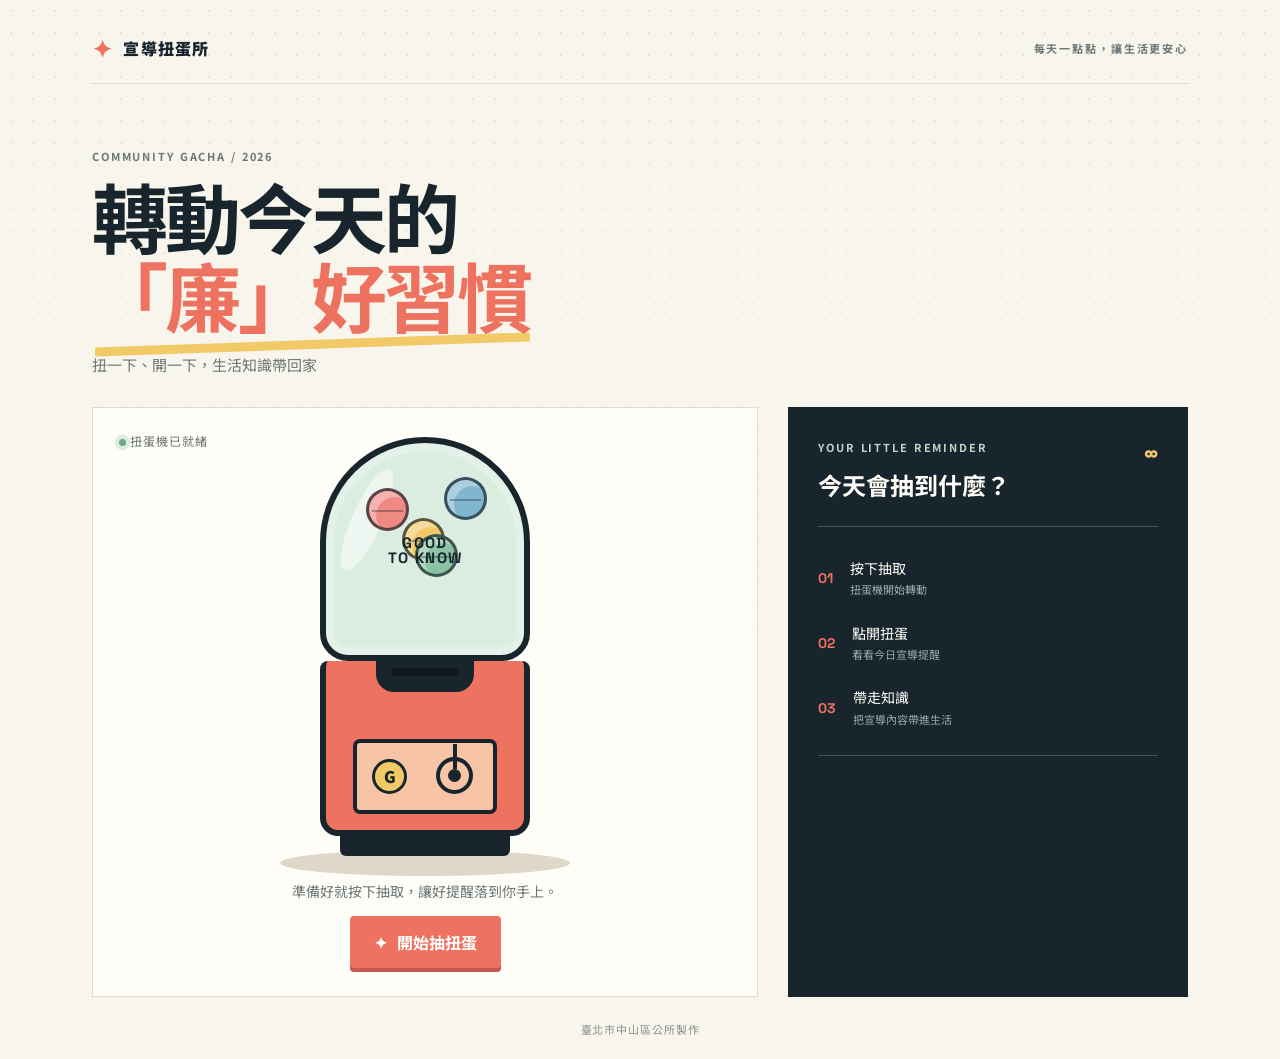
==== 扭蛋式宣導互動系統/index.html @ 2045c8bb "Add files via upload" ====
<!doctype html>
<html lang="zh-Hant">
<head>
  <meta charset="UTF-8">
  <meta name="viewport" content="width=device-width, initial-scale=1.0">
  <meta name="theme-color" content="#18252d">
  <title>扭蛋式宣導互動系統</title>
  <link rel="preconnect" href="https://fonts.googleapis.com">
  <link rel="preconnect" href="https://fonts.gstatic.com" crossorigin>
  <link href="https://fonts.googleapis.com/css2?family=Noto+Sans+TC:wght@400;500;700;900&family=Space+Grotesk:wght@600;700&display=swap" rel="stylesheet">
  <link rel="stylesheet" href="style.css">
</head>
<body>
  <main class="app-shell">
    <header class="topbar">
      <a class="brand" href="." aria-label="回到扭蛋首頁">
        <span class="brand-mark">✦</span>
        <span>宣導扭蛋所</span>
      </a>
      <div class="topbar-note">每天一點點，讓生活更安心</div>
    </header>

    <section class="intro">
      <div>
        <p class="eyebrow">COMMUNITY GACHA / 2026</p>
        <h1>轉動今天的<br><em>「廉」好習慣</em></h1>
        <p class="intro-copy">扭一下、開一下，生活知識帶回家</p>
      </div>
    </section>

    <section class="game-layout" aria-label="扭蛋遊戲">
      <div class="machine-stage">
        <div class="stage-label"><span class="live-dot"></span> 扭蛋機已就緒</div>
        <div class="machine" id="machine">
          <div class="machine-top">
            <div class="shine"></div>
            <div class="capsule capsule-pink"></div>
            <div class="capsule capsule-blue"></div>
            <div class="capsule capsule-yellow"></div>
            <div class="capsule capsule-green"></div>
            <div class="machine-title">GOOD<br>TO KNOW</div>
          </div>
          <div class="machine-body">
            <div class="slot"><span></span></div>
            <div class="machine-panel">
              <div class="coin">G</div>
              <div class="handle"><span></span></div>
            </div>
          </div>
          <div class="machine-foot"></div>
        </div>
        <div class="ground-shadow"></div>
        <div class="capsule-result" id="capsule-result" role="button" tabindex="0" aria-label="開啟扭蛋">
          <div class="result-highlight"></div>
          <span>?</span>
        </div>
        <p class="status-message" id="status-message">準備好就按下抽取，讓好提醒落到你手上。</p>
        <button class="primary-button" id="draw-button" type="button"><span>✦</span> 開始抽扭蛋</button>
      </div>

      <aside class="info-panel">
        <div class="panel-heading">
          <div>
            <p class="eyebrow">YOUR LITTLE REMINDER</p>
            <h2>今天會抽到什麼？</h2>
          </div>
          <span class="ticket-count" id="ticket-count">∞</span>
        </div>
        <div class="instruction-list">
          <div class="instruction"><b>01</b><span>按下抽取<br><small>扭蛋機開始轉動</small></span></div>
          <div class="instruction"><b>02</b><span>點開扭蛋<br><small>看看今日宣導提醒</small></span></div>
          <div class="instruction"><b>03</b><span>帶走知識<br><small>把宣導內容帶進生活</small></span></div>
        </div>
      </aside>
    </section>

    <footer>臺北市中山區公所製作</footer>
  </main>
  <div class="modal-backdrop" id="modal" aria-hidden="true">
    <article class="result-card" role="dialog" aria-modal="true" aria-labelledby="result-title">
      <button class="close-button" id="close-modal" type="button" aria-label="關閉">×</button>
      <img class="poster-image" id="poster-image" alt="抽到的宣導圖片">
      <p class="eyebrow" id="result-category">今日運勢</p>
      <h2 id="result-title">祝你今天順心如意</h2>
      <button class="secondary-button" id="again-button" type="button">收下提醒，再抽一顆</button>
    </article>
  </div>
  <script src="script.js"></script>
</body>
</html>
---- 扭蛋式宣導互動系統/style.css ----
:root {
  --ink: #18252d;
  --muted: #6c7777;
  --paper: #f8f5ed;
  --cream: #fffdf7;
  --coral: #ed725f;
  --coral-dark: #c9574c;
  --mint: #b9d8c8;
  --line: #dedcd0;
  --yellow: #f1c967;
}

* { box-sizing: border-box; }
body { margin: 0; color: var(--ink); background: var(--paper); font-family: "Noto Sans TC", sans-serif; }
body::before { content: ""; position: fixed; inset: 0; pointer-events: none; opacity: .35; background-image: radial-gradient(#c9c2af 1px, transparent 1px); background-size: 22px 22px; mask-image: linear-gradient(to bottom, black, transparent 75%); }
button { font: inherit; cursor: pointer; }
.app-shell { position: relative; max-width: 1180px; margin: auto; padding: 30px 42px 22px; }
.topbar { display: flex; justify-content: space-between; align-items: center; border-bottom: 1px solid var(--line); padding-bottom: 18px; }
.brand { color: var(--ink); text-decoration: none; display: flex; align-items: center; gap: 10px; font-weight: 900; letter-spacing: .08em; }
.brand-mark { color: var(--coral); font-size: 24px; }
.topbar-note, .eyebrow { color: var(--muted); font-size: 11px; letter-spacing: .17em; font-weight: 700; }
.intro { display: flex; justify-content: space-between; align-items: end; padding: 64px 0 32px; }
.eyebrow { margin: 0 0 12px; }
h1, h2, p { margin-top: 0; }
h1 { font-size: clamp(44px, 6vw, 76px); line-height: 1.04; letter-spacing: -.04em; margin: 0 0 20px; }
h1 em { color: var(--coral); font-style: normal; position: relative; }
h1 em::after { content: ""; position: absolute; height: 9px; bottom: 0; left: 3px; right: 0; background: var(--yellow); z-index: -1; transform: rotate(-2deg); }
.intro-copy { color: var(--muted); margin: 0; font-size: 15px; }
.stats { display: flex; gap: 38px; padding-bottom: 5px; }
.stat { display: flex; flex-direction: column; gap: 3px; min-width: 75px; border-left: 2px solid var(--coral); padding-left: 13px; }
.stat strong { font: 700 29px "Space Grotesk", sans-serif; }.stat span { color: var(--muted); font-size: 12px; }
.game-layout { display: grid; grid-template-columns: minmax(0, 1.25fr) minmax(300px, .75fr); gap: 30px; align-items: stretch; }
.machine-stage { position: relative; min-height: 590px; display: flex; flex-direction: column; align-items: center; justify-content: center; overflow: hidden; background: var(--cream); border: 1px solid var(--line); }
.stage-label { position: absolute; top: 24px; left: 26px; color: var(--muted); font-size: 12px; letter-spacing: .08em; }.live-dot { display: inline-block; width: 7px; height: 7px; border-radius: 50%; background: #6aaa80; box-shadow: 0 0 0 4px #dbece0; }
.machine { width: 210px; position: relative; z-index: 1; }.machine-top { height: 224px; border: 6px solid var(--ink); border-radius: 105px 105px 28px 28px; background: #dbece1; position: relative; overflow: hidden; box-shadow: inset 0 0 0 8px rgba(255,255,255,.25); }
.shine { position: absolute; width: 30px; height: 110px; background: rgba(255,255,255,.55); transform: rotate(24deg); top: 22px; left: 26px; border-radius: 50%; }.machine-title { position: absolute; inset: 92px 0 auto; text-align: center; font: 700 15px/1.05 "Space Grotesk", sans-serif; letter-spacing: .09em; color: var(--ink); }
.capsule { position: absolute; width: 43px; height: 43px; border-radius: 50%; border: 3px solid rgba(24,37,45,.7); box-shadow: inset 7px 6px rgba(255,255,255,.35); }.capsule::after { content: ""; position: absolute; left: 3px; right: 3px; top: 19px; border-top: 2px solid rgba(24,37,45,.35); }.capsule-pink { background: #ef8a83; left: 40px; top: 45px; }.capsule-blue { background: #81b6d0; right: 37px; top: 34px; }.capsule-yellow { background: var(--yellow); left: 76px; top: 75px; }.capsule-green { background: #8dc3a5; right: 66px; top: 91px; }
.machine-body { height: 175px; background: var(--coral); border: 6px solid var(--ink); border-top: 0; border-radius: 8px 8px 18px 18px; position: relative; }.slot { position: absolute; width: 98px; height: 32px; left: 50%; top: -1px; transform: translateX(-50%); background: var(--ink); border-radius: 0 0 18px 18px; }.slot span { display: block; width: 68px; height: 8px; background: #0d171c; border-radius: 8px; margin: 8px auto; }.machine-panel { position: absolute; left: 27px; right: 27px; bottom: 16px; height: 75px; background: #f7c5a5; border: 4px solid var(--ink); border-radius: 7px; }.coin { position: absolute; width: 35px; height: 35px; top: 16px; left: 15px; border: 3px solid var(--ink); background: var(--yellow); border-radius: 50%; text-align: center; line-height: 29px; font-weight: 900; }.handle { position: absolute; right: 20px; top: 14px; width: 37px; height: 37px; border: 4px solid var(--ink); border-radius: 50%; }.handle::before { content: ""; position: absolute; width: 4px; height: 25px; background: var(--ink); left: 13px; top: -17px; }.handle span { position: absolute; width: 13px; height: 13px; background: var(--ink); border-radius: 50%; left: 8px; top: 8px; }.machine-foot { height: 20px; margin: 0 20px; background: var(--ink); border-radius: 0 0 6px 6px; }.ground-shadow { position: absolute; width: 290px; height: 26px; background: #dfd8c9; border-radius: 50%; bottom: 120px; }.capsule-result { display: none; position: absolute; z-index: 3; width: 105px; height: 105px; background: var(--coral); border: 5px solid var(--ink); border-radius: 50%; box-shadow: inset 0 -14px rgba(0,0,0,.09), 8px 10px 0 rgba(24,37,45,.12); animation: drop .7s cubic-bezier(.2,.9,.3,1.2) both; }.capsule-result::before { content: ""; position: absolute; left: 7px; right: 7px; top: 47px; border-top: 4px solid var(--ink); }.capsule-result span { display: grid; place-items: center; height: 100%; font: 700 35px "Space Grotesk"; }.result-highlight { position: absolute; width: 20px; height: 30px; background: rgba(255,255,255,.65); border-radius: 50%; transform: rotate(25deg); top: 16px; left: 21px; }
@keyframes drop { 0% { transform: translateY(-220px) rotate(-30deg); opacity: 0; } 75% { transform: translateY(15px) rotate(12deg); } 100% { transform: translateY(0) rotate(0); opacity: 1; } }
.machine-stage.is-spinning .machine { animation: shake .12s infinite alternate; }.machine-stage.is-spinning .capsule-result { display: none; }@keyframes shake { from { transform: rotate(-3deg) translateX(-4px); } to { transform: rotate(3deg) translateX(4px); } }
.machine-stage.has-result .capsule-result { display: block; bottom: 106px; }.machine-stage.has-result .machine { opacity: .55; transform: scale(.92); }.machine-stage.has-result .status-message { margin-top: 24px; }
.status-message { color: var(--muted); text-align: center; font-size: 14px; margin: 25px 0 14px; min-height: 21px; }.primary-button, .secondary-button { border: 0; color: white; background: var(--coral); border-radius: 4px; font-weight: 700; padding: 14px 24px; box-shadow: 0 4px 0 var(--coral-dark); transition: transform .15s, box-shadow .15s; }.primary-button:hover, .secondary-button:hover { transform: translateY(-2px); box-shadow: 0 6px 0 var(--coral-dark); }.primary-button:active, .secondary-button:active { transform: translateY(2px); box-shadow: 0 2px 0 var(--coral-dark); }.primary-button:disabled { opacity: .45; cursor: not-allowed; transform: none; }.primary-button span { margin-right: 6px; }
.info-panel { background: var(--ink); color: var(--cream); padding: 32px 30px; display: flex; flex-direction: column; min-height: 590px; }.info-panel .eyebrow { color: var(--mint); }.panel-heading { display: flex; align-items: start; justify-content: space-between; border-bottom: 1px solid #485158; padding-bottom: 24px; }.panel-heading h2 { font-size: 24px; margin: 0; }.ticket-count { color: var(--yellow); font: 700 23px "Space Grotesk"; }.instruction-list { padding: 19px 0 15px; border-bottom: 1px solid #485158; }.instruction { display: flex; gap: 17px; align-items: center; padding: 12px 0; color: var(--cream); font-size: 14px; line-height: 1.45; }.instruction b { color: var(--coral); font: 700 14px "Space Grotesk"; }.instruction small { color: #9ba8a6; font-size: 11px; }.history-block { margin-top: auto; }.history-heading { display: flex; justify-content: space-between; color: var(--mint); font-size: 12px; padding: 20px 0 12px; }.history-heading button { border: 0; padding: 0; color: #9ba8a6; background: none; font-size: 11px; }.history-heading button:hover { color: white; }.history-list { max-height: 90px; overflow: auto; }.empty-history { color: #83918f; font-size: 12px; line-height: 1.7; margin: 0; }.history-item { display: flex; align-items: center; gap: 9px; font-size: 12px; padding: 6px 0; }.history-swatch { width: 13px; height: 13px; border-radius: 50%; }.history-item time { margin-left: auto; color: #81908f; font-size: 10px; }
footer { text-align: center; color: #89918c; font-size: 11px; letter-spacing: .08em; padding-top: 24px; }footer span { color: var(--coral); padding: 0 5px; }
.modal-backdrop { position: fixed; inset: 0; z-index: 10; display: grid; place-items: center; padding: 20px; background: rgba(24,37,45,.72); opacity: 0; visibility: hidden; transition: opacity .25s, visibility .25s; }.modal-backdrop.is-open { opacity: 1; visibility: visible; }.result-card { position: relative; max-width: 440px; width: 100%; padding: 45px 44px 38px; background: var(--cream); text-align: center; transform: translateY(18px); transition: transform .3s; }.is-open .result-card { transform: translateY(0); }.close-button { position: absolute; right: 15px; top: 8px; border: 0; background: none; color: var(--muted); font-size: 31px; }.result-icon { display: grid; place-items: center; width: 70px; height: 70px; margin: 0 auto 22px; border-radius: 50%; background: var(--mint); color: var(--ink); font-size: 37px; }.result-card h2 { font-size: 28px; margin: 4px 0 12px; }.result-card > p:not(.eyebrow) { color: var(--muted); font-size: 14px; line-height: 1.8; margin-bottom: 22px; }.result-tip { padding: 13px; background: #f2eee1; text-align: left; display: flex; flex-direction: column; gap: 4px; margin-bottom: 24px; }.result-tip span { color: var(--coral-dark); font-size: 11px; font-weight: 700; }.result-tip strong { font-size: 14px; }.secondary-button { width: 100%; }
@media (max-width: 780px) { .app-shell { padding: 20px 18px; }.topbar-note { display: none; }.intro { padding: 45px 0 28px; align-items: start; flex-direction: column; gap: 28px; }.stats { gap: 26px; }.game-layout { grid-template-columns: 1fr; }.machine-stage, .info-panel { min-height: 540px; }.info-panel { min-height: 430px; }.machine-stage { padding-top: 35px; }.result-card { padding: 38px 25px 28px; } }
.poster-image { display: block; width: 100%; max-height: 52vh; object-fit: contain; margin: 0 auto 18px; background: #eee9dc; }
.result-card h2 { font-size: 24px; margin: 4px 0 22px; }
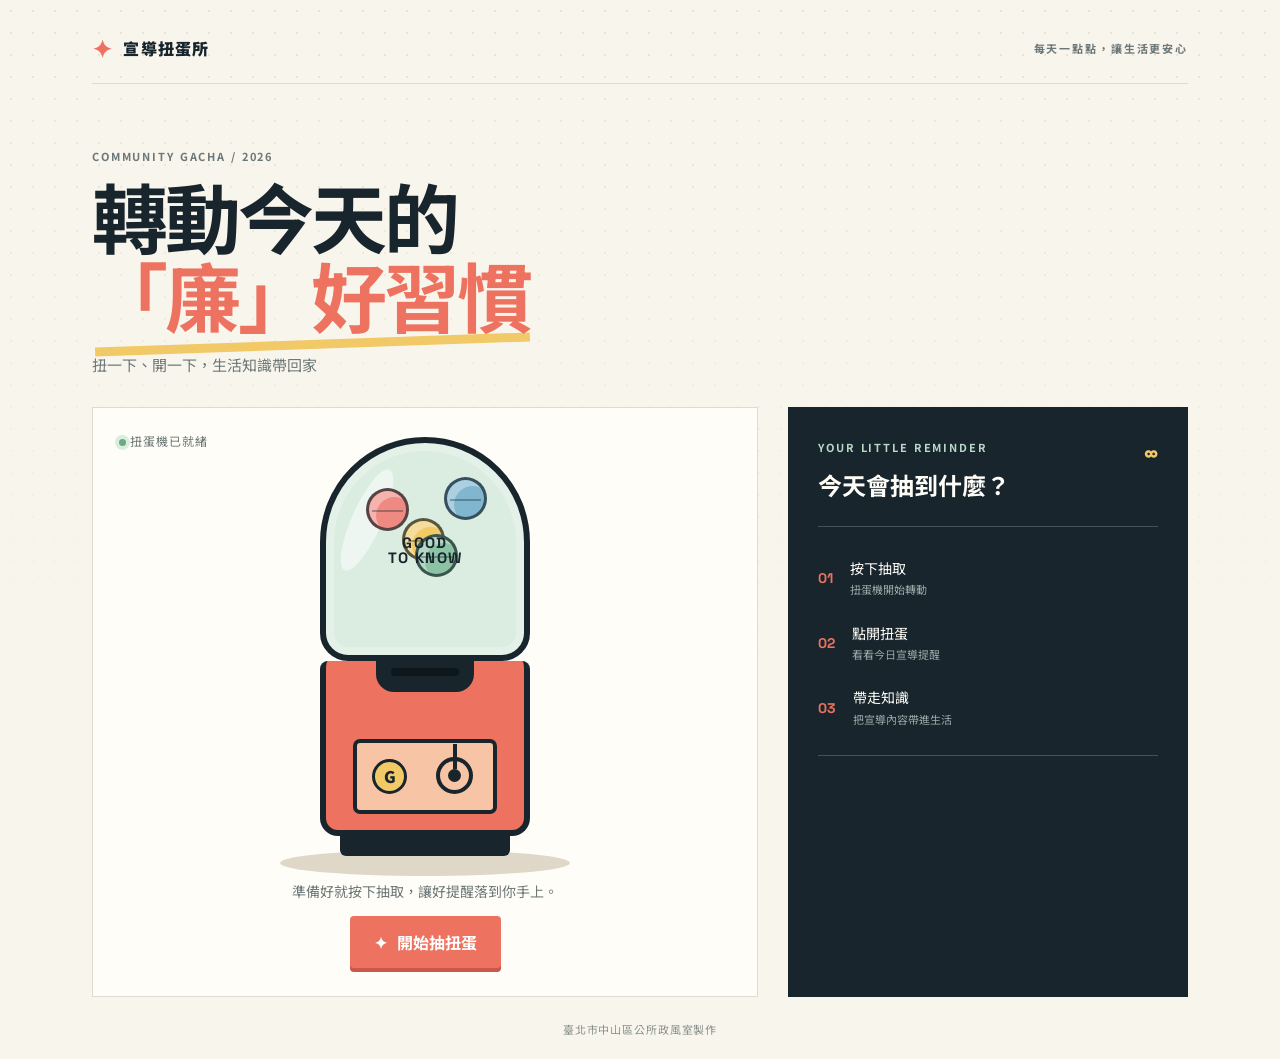
==== commit e10282f2: "Add files via upload" ====
--- a/扭蛋式宣導互動系統/index.html
+++ b/扭蛋式宣導互動系統/index.html
@@ -74,12 +74,12 @@
       </aside>
     </section>
 
-    <footer>臺北市中山區公所製作</footer>
+    <footer>臺北市中山區公所政風室製作</footer>
   </main>
   <div class="modal-backdrop" id="modal" aria-hidden="true">
     <article class="result-card" role="dialog" aria-modal="true" aria-labelledby="result-title">
       <button class="close-button" id="close-modal" type="button" aria-label="關閉">×</button>
-      <img class="poster-image" id="poster-image" alt="抽到的宣導圖片">
+      <img class="poster-image" id="poster-image" alt="抽到的宣導圖片" loading="eager" decoding="async">
       <p class="eyebrow" id="result-category">今日運勢</p>
       <h2 id="result-title">祝你今天順心如意</h2>
       <button class="secondary-button" id="again-button" type="button">收下提醒，再抽一顆</button>
